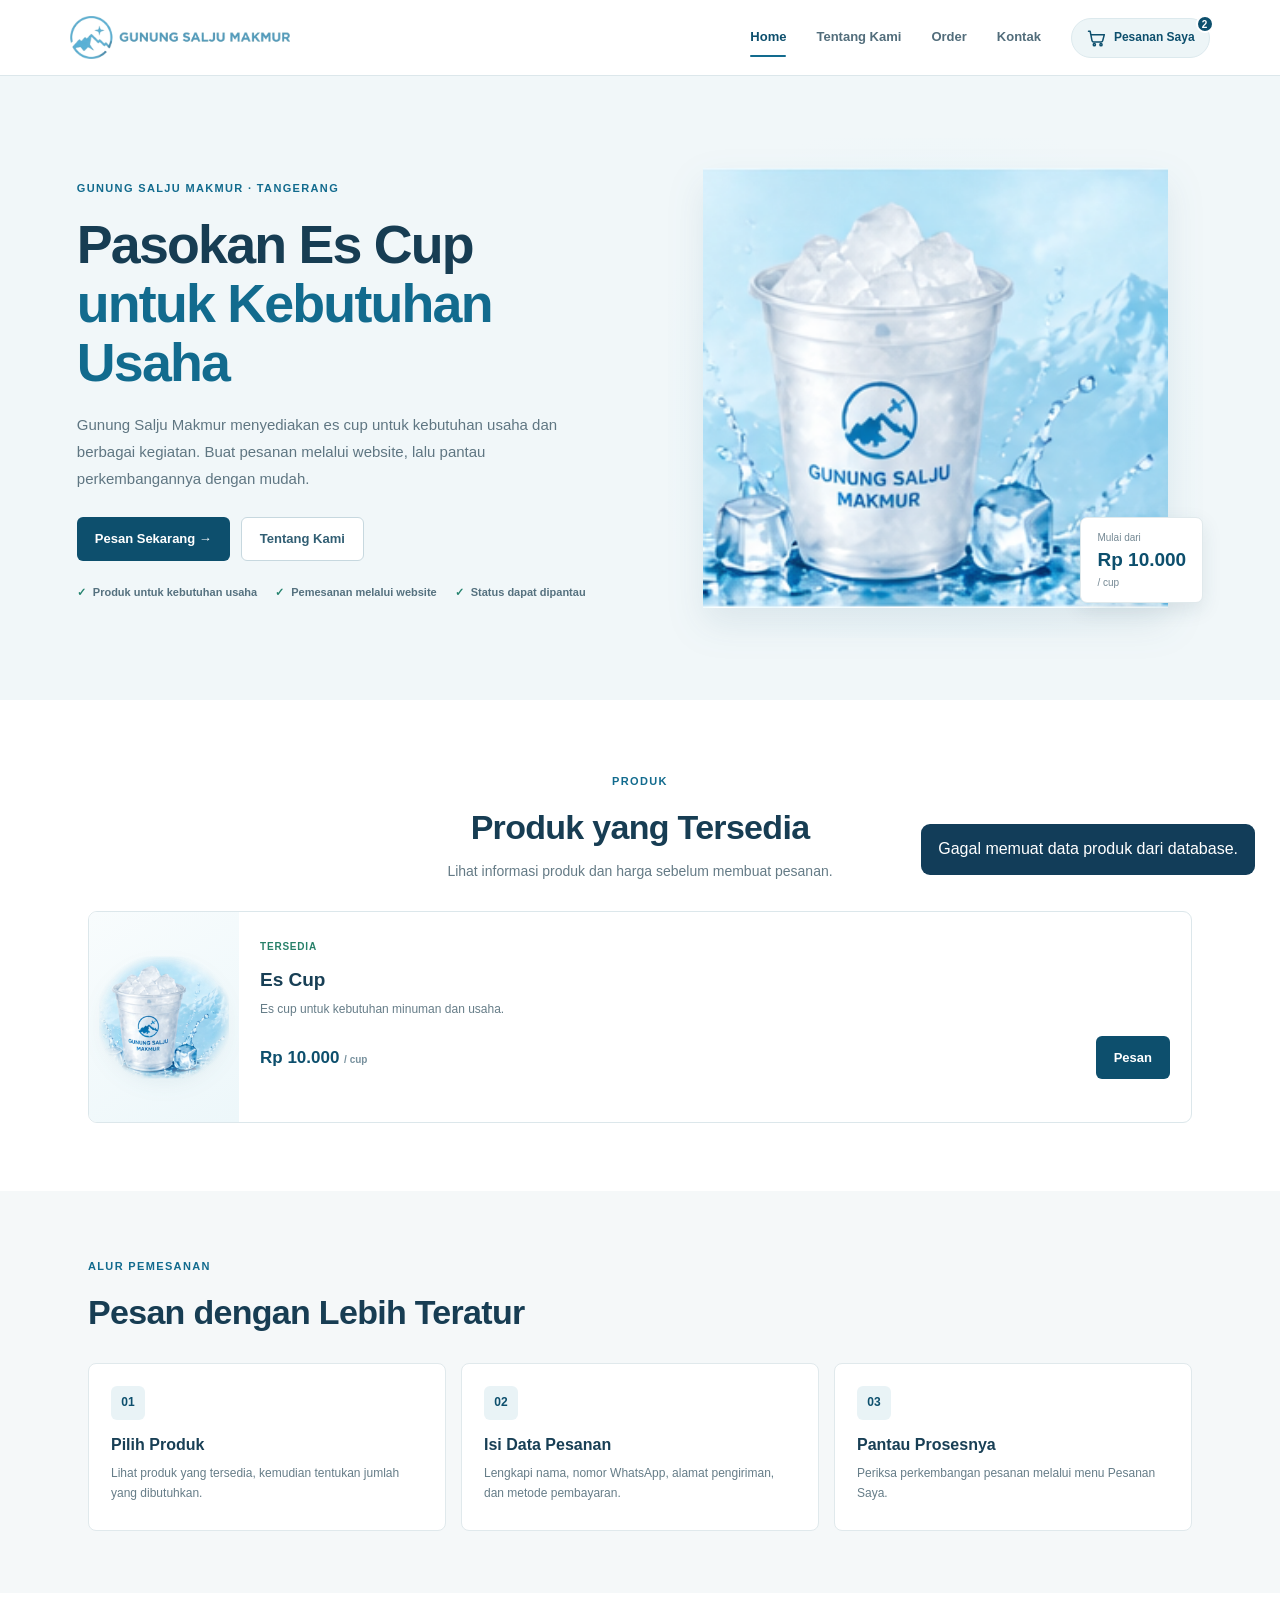
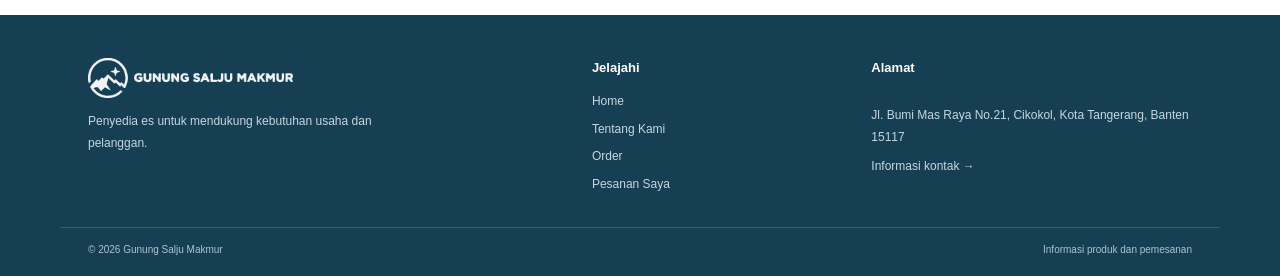
==== index.html @ b1cd5679 "Initial demo website Gunung Salju Makmur" ====
<!DOCTYPE html>
<html lang="id">
<head>
  <meta charset="UTF-8">
  <meta name="viewport" content="width=device-width, initial-scale=1.0">
  <title>Gunung Salju Makmur | Es Cup</title>
  <link rel="stylesheet" href="style.css">
</head>
<body data-page="customer">

<header class="customer-nav">
  <a href="#home" class="customer-brand" data-nav="home">
    <img src="assets/logo-gunung-salju-makmur-clean.png" alt="Gunung Salju Makmur">
  </a>
  <nav class="customer-menu">
    <a href="#home" data-nav="home" class="active">Home</a>
    <a href="#about" data-nav="about">Tentang Kami</a>
    <a href="#order" data-nav="order">Order</a>
    <a href="#contact" data-nav="contact">Kontak</a>
    <a href="#orders" data-nav="orders" class="customer-orders" aria-label="Pesanan Saya" title="Pesanan Saya">
      <svg class="orders-icon" viewBox="0 0 24 24" aria-hidden="true" focusable="false">
        <path d="M3 4h2l2.2 11.1a2 2 0 0 0 2 1.6h8.9a2 2 0 0 0 1.9-1.4L22 8H6" />
        <circle cx="10" cy="20" r="1.3" />
        <circle cx="18" cy="20" r="1.3" />
      </svg>
      <span class="orders-label">Pesanan Saya</span>
      <span class="customer-orders-count">0</span>
    </a>
  </nav>
</header>

<main>
  <section id="home" class="customer-page active-page">
    <div class="customer-hero">
      <div class="hero-copy">
        <span class="customer-eyebrow">GUNUNG SALJU MAKMUR · TANGERANG</span>
        <h1>Pasokan Es Cup<br><span>untuk Kebutuhan Usaha</span></h1>
        <p>Gunung Salju Makmur menyediakan es cup untuk kebutuhan usaha dan berbagai kegiatan. Buat pesanan melalui website, lalu pantau perkembangannya dengan mudah.</p>
        <div class="hero-actions">
          <button class="customer-btn primary" data-nav="order">Pesan Sekarang <span>→</span></button>
          <button class="customer-btn light" data-nav="about">Tentang Kami</button>
        </div>
        <div class="hero-points">
          <span>Produk untuk kebutuhan usaha</span>
          <span>Pemesanan melalui website</span>
          <span>Status dapat dipantau</span>
        </div>
      </div>

      <div class="hero-product-scene hero-product-photo">
        <div class="hero-product-display">
          <img
            class="hero-cup-image"
            src="assets/es-cup-hero.png"
            alt="Es cup transparan berisi es batu dengan logo Gunung Salju Makmur"
          >
        </div>
        <div class="hero-price-card">
          <small>Mulai dari</small>
          <strong id="homeProductPrice">Rp 10.000</strong>
          <span>/ cup</span>
        </div>
      </div>
    </div>

    <div class="customer-content-block">
      <div class="customer-section-heading">
        <span>PRODUK</span>
        <h2>Produk yang Tersedia</h2>
        <p>Lihat informasi produk dan harga sebelum membuat pesanan.</p>
      </div>
      <div id="homeProductList" class="customer-product-grid"></div>
    </div>

    <div class="customer-benefit-section">
      <div class="customer-section-heading left">
        <span>ALUR PEMESANAN</span>
        <h2>Pesan dengan Lebih Teratur</h2>
      </div>
      <div class="benefit-grid">
        <article><div>01</div><h3>Pilih Produk</h3><p>Lihat produk yang tersedia, kemudian tentukan jumlah yang dibutuhkan.</p></article>
        <article><div>02</div><h3>Isi Data Pesanan</h3><p>Lengkapi nama, nomor WhatsApp, alamat pengiriman, dan metode pembayaran.</p></article>
        <article><div>03</div><h3>Pantau Prosesnya</h3><p>Periksa perkembangan pesanan melalui menu Pesanan Saya.</p></article>
      </div>
    </div>
  </section>

  <section id="about" class="customer-page">
    <div class="inner-page">
      <div class="inner-heading"><span>TENTANG KAMI</span><h2>Gunung Salju Makmur</h2><p>Partner kebutuhan es untuk berbagai kegiatan usaha.</p></div>
      <div class="about-grid">
        <div class="about-card highlight"><span>GUNUNG SALJU MAKMUR</span><h3>Es Berkualitas untuk Kebutuhan Bisnis</h3><p>PT Gunung Salju Makmur bergerak di bidang manufaktur dan produksi es untuk memenuhi kebutuhan pasar, khususnya kebutuhan es dalam kegiatan usaha yang membutuhkan produk es dalam jumlah besar.</p></div>
        <div class="about-card"><h3>Visi</h3><p>Menjadi penyedia produk es yang dapat diandalkan untuk kebutuhan pelanggan dan usaha.</p><h3 class="mt">Misi</h3><ul><li>Menjaga kualitas produk.</li><li>Memberikan pelayanan yang baik.</li><li>Mendukung kebutuhan pelanggan secara konsisten.</li></ul></div>
      </div>
    </div>
  </section>

  <section id="order" class="customer-page">
    <div class="inner-page order-page">
      <div class="inner-heading"><span>ORDER</span><h2>Pesan Es Cup</h2><p>Pilih jumlah pesanan terlebih dahulu. Data diri dan pembayaran dilakukan setelahnya.</p></div>

      <div class="order-stepper"><span class="step active"><b>1</b> Produk</span><i></i><span class="step"><b>2</b> Data Diri</span><i></i><span class="step"><b>3</b> Pembayaran</span><i></i><span class="step"><b>4</b> Selesai</span></div>

      <div id="orderStepProduct" class="order-step-panel">
        <div id="orderProductList" class="order-product-list"></div>
      </div>

      <div id="orderStepCustomer" class="order-step-panel hidden">
        <div class="checkout-card">
          <div class="checkout-title"><span>DATA PEMESAN</span><h3>Isi Data Diri</h3><p>Data ini digunakan untuk proses pengiriman pesanan.</p></div>
          <form id="customerDataForm">
            <div class="customer-form-grid">
              <label>Nama Pelanggan <b>*</b><input id="customerName" required placeholder="Contoh: Toko ABC"></label>
              <label>No. WhatsApp <b>*</b><input id="customerPhone" required type="tel" placeholder="08xxxxxxxxxx"></label>
            </div>
            <label>Alamat Pengiriman <b>*</b><textarea id="customerAddress" required rows="4" placeholder="Masukkan alamat lengkap pengiriman"></textarea></label>
            <label>Catatan <small>(Opsional)</small><textarea id="customerNote" rows="3" placeholder="Catatan untuk pesanan"></textarea></label>
            <div class="checkout-actions"><button type="button" class="customer-btn light" data-order-back="product">← Kembali</button><button class="customer-btn primary" type="submit">Lanjut Pembayaran →</button></div>
          </form>
        </div>
      </div>

      <div id="orderStepPayment" class="order-step-panel hidden">
        <div class="checkout-card">
          <div class="checkout-title"><span>PEMBAYARAN</span><h3>Pilih Metode Pembayaran</h3></div>
          <div class="payment-cards">
            <label><input type="radio" name="customerPayment" value="Transfer" checked><span><strong>Transfer</strong><small>Pembayaran melalui transfer</small></span></label>
            <label><input type="radio" name="customerPayment" value="COD"><span><strong>COD</strong><small>Bayar saat pesanan diterima</small></span></label>
            <label><input type="radio" name="customerPayment" value="Term of Credit"><span><strong>Term of Credit</strong><small>Sesuai kesepakatan pelanggan</small></span></label>
          </div>
          <div id="checkoutSummary" class="checkout-summary"></div>
          <div class="checkout-actions"><button type="button" class="customer-btn light" data-order-back="customer">← Kembali</button><button id="confirmOrderBtn" class="customer-btn primary" type="button">Konfirmasi Pesanan ✓</button></div>
        </div>
      </div>

      <div id="orderStepDone" class="order-step-panel hidden">
        <div class="success-card"><div class="success-icon">✓</div><span>PESANAN BERHASIL</span><h3 id="successOrderId">PSN-003</h3><p>Pesanan kamu sudah diterima. Kamu bisa melihat statusnya kapan saja melalui menu <strong>Pesanan Saya</strong>.</p><button class="customer-btn primary" data-nav="orders">Lihat Pesanan Saya →</button></div>
      </div>
    </div>
  </section>

  <section id="orders" class="customer-page">
    <div class="inner-page">
      <div class="inner-heading"><span>PESANAN SAYA</span><h2>Pantau Pesanan</h2><p>Pesanan yang sudah dibuat akan muncul di sini beserta status terbarunya.</p></div>
      <div id="customerOrdersList" class="customer-orders-list"></div>
    </div>
  </section>

  <section id="contact" class="customer-page">
    <div class="inner-page">
      <div class="inner-heading"><span>KONTAK</span><h2>Hubungi Gunung Salju Makmur</h2><p>Silakan hubungi kami untuk kebutuhan produk dan informasi pemesanan.</p></div>
      <div class="contact-grid">
        <div class="contact-card">
          <span>ALAMAT</span>
          <h3>Lokasi Perusahaan</h3>
          <p>Jl. Bumi Mas Raya No.21, RT.001/RW.006, Cikokol, Kec. Tangerang, Kota Tangerang, Banten 15117</p>
        </div>
        <div class="contact-card contact-whatsapp-card">
          <span>WHATSAPP</span>
          <h3>Hubungi Kami</h3>
          <p>Butuh informasi produk atau ingin menanyakan pesanan? Hubungi kami melalui WhatsApp.</p>
          <div class="contact-action">
            <a class="customer-btn primary whatsapp-link" href="https://wa.me/6281234567890" target="_blank" rel="noopener noreferrer">
              <span class="whatsapp-symbol" aria-hidden="true">◉</span>
              Chat WhatsApp
            </a>
            <small class="contact-number-note">Nomor contoh: 0812-3456-7890 (bisa diganti nanti)</small>
          </div>
        </div>
        <div class="contact-card">
          <span>PEMESANAN</span>
          <h3>Order melalui Website</h3>
          <p>Pilih produk, isi data pemesan, pilih pembayaran, lalu pantau status pesanan dari menu Pesanan Saya.</p>
          <div class="contact-action">
            <button class="customer-btn primary" data-nav="order">Mulai Order →</button>
          </div>
        </div>
      </div>
    </div>
  </section>
</main>


<footer class="customer-footer">
  <div class="footer-inner">
    <div class="footer-brand">
      <img src="assets/logo-gunung-salju-makmur-clean.png" alt="Gunung Salju Makmur">
      <p>Penyedia es untuk mendukung kebutuhan usaha dan pelanggan.</p>
    </div>
    <div class="footer-links">
      <strong>Jelajahi</strong>
      <a href="#home" data-nav="home">Home</a>
      <a href="#about" data-nav="about">Tentang Kami</a>
      <a href="#order" data-nav="order">Order</a>
      <a href="#orders" data-nav="orders">Pesanan Saya</a>
    </div>
    <div class="footer-address">
      <strong>Alamat</strong>
      <p>Jl. Bumi Mas Raya No.21, Cikokol, Kota Tangerang, Banten 15117</p>
      <a href="#contact" data-nav="contact">Informasi kontak →</a>
    </div>
  </div>
  <div class="footer-bottom"><span>© 2026 Gunung Salju Makmur</span><span>Informasi produk dan pemesanan</span></div>
</footer>

<div id="toast" class="toast"></div>

<script src="js/data.js"></script>
<script src="js/notification.js"></script>
<script src="js/customer.js"></script>
<script src="js/admin.js"></script>
<script src="js/app.js"></script>
</body>
</html>
---- style.css ----
:root{--blue:#159bd3;--blue-dark:#07548b;--blue-soft:#eaf7fd;--line:#dceaf2;--text:#163b59;--muted:#6c8497;--white:#fff;--danger:#d9534f;--success:#0a9f72;--shadow:0 12px 35px rgba(17,82,116,.08)}
*{box-sizing:border-box}html{scroll-behavior:smooth}body{margin:0;font-family:Arial,Helvetica,sans-serif;color:var(--text);background:#f7fbfd}a{text-decoration:none;color:inherit}button,input,select,textarea{font:inherit}button{cursor:pointer}label{display:block;font-size:14px;font-weight:600;color:#174d70;margin-bottom:18px}label span{color:#e24e4e}input,select,textarea{width:100%;margin-top:8px;border:1px solid #cfe2ed;border-radius:8px;padding:12px 14px;background:#fff;color:var(--text);outline:none}input:focus,select:focus,textarea:focus{border-color:var(--blue);box-shadow:0 0 0 3px rgba(21,155,211,.1)}
.navbar{height:82px;background:#fff;border-bottom:1px solid #edf3f7;display:flex;align-items:center;justify-content:space-between;padding:0 6%;position:sticky;top:0;z-index:20}.brand img{width:255px;height:auto;display:block}.navbar nav{display:flex;gap:34px;color:#496b83;font-size:15px}.navbar nav a.active{color:#168ec5;border-bottom:2px solid var(--blue);padding-bottom:11px}
.hero{min-height:360px;padding:55px 9%;display:flex;align-items:center;justify-content:space-between;background:linear-gradient(100deg,#f4fbff 0%,#e9f7fd 62%,#d7f0fb 100%);position:relative;overflow:hidden}.hero:after{content:"";position:absolute;width:520px;height:520px;border-radius:50%;right:-180px;top:-150px;background:rgba(255,255,255,.5)}.hero-content{max-width:650px;position:relative;z-index:2}.eyebrow{font-size:13px;letter-spacing:1px;color:#159bd3;font-weight:700}.hero h1{font-size:40px;line-height:1.15;margin:12px 0;color:#0b456e}.hero p{font-size:16px;line-height:1.7;color:#4d718b;max-width:620px}.hero-mark{position:relative;z-index:2;width:220px;height:220px;border:5px solid rgba(21,155,211,.25);border-radius:50%;display:grid;place-items:center;font-size:100px;color:rgba(21,155,211,.55);margin-right:7%}
.btn{border:0;border-radius:8px;padding:11px 18px;font-weight:700}.btn-primary{background:linear-gradient(135deg,#159bd3,#078bc2);color:#fff;box-shadow:0 7px 18px rgba(21,155,211,.2)}.btn-outline{background:#fff;border:1px solid #bddae8;color:#16628b}.btn-full{width:100%;margin-top:8px}.order-card{background:#fff;margin:24px auto 60px;width:88%;border:1px solid #e1edf3;border-radius:14px;box-shadow:var(--shadow);padding:28px 24px}.section-title h2,.panel h2{margin:0 0 6px;font-size:28px;color:#0d4d77}.section-title p,.panel-heading p{margin:0;color:var(--muted);font-size:14px}.order-layout{display:grid;grid-template-columns:1fr 1fr;gap:45px;margin-top:26px}.form-column h3{font-size:15px;color:#0d4f7d;margin:0 0 18px}.field-grid{display:grid;grid-template-columns:1fr 1fr;gap:20px}.payment-title{margin-top:28px!important}.payment-list{display:grid;gap:12px;margin-bottom:5px}.radio-item{font-weight:500;margin:0;color:#53758c}.radio-item input{width:auto;margin:0 8px 0 0;accent-color:var(--blue)}.product-box{border:1px solid #dceaf2;border-radius:9px;overflow:hidden;margin-bottom:22px}.product-head,.product-row{display:grid;grid-template-columns:1.2fr 1fr .8fr 1.2fr;align-items:center;gap:15px;padding:13px 15px}.product-head{background:#eef8fd;font-size:13px;font-weight:700;color:#17557a}.product-row{font-size:14px}.product-name{display:flex;align-items:center;gap:12px}.product-icon{width:42px;height:42px;border-radius:9px;background:#e7f6fd;display:grid;place-items:center;color:#159bd3;font-size:22px}.stock{color:#009e72}.qty-control{display:flex;align-items:center;gap:0}.qty-control button{height:38px;width:36px;border:1px solid #d1e3ed;background:#fff;color:#15597e}.qty-control input{width:44px;height:38px;margin:0;border-radius:0;text-align:center;padding:5px}.qty-control small{margin-left:7px}.order-total{border-top:1px solid #e3edf2;margin-top:18px;padding:15px 0;display:flex;justify-content:space-between}.order-total strong{color:#078bc2;font-size:19px}
.toast{position:fixed;right:25px;bottom:25px;background:#123d59;color:#fff;padding:13px 17px;border-radius:9px;opacity:0;transform:translateY(15px);transition:.25s;z-index:100}.toast.show{opacity:1;transform:none}.hidden{display:none!important}
.login-page{min-height:100vh;display:grid;place-items:center;padding:25px;background:linear-gradient(135deg,#effaff,#f8fcfe)}.login-card{width:min(420px,92vw);background:#fff;border:1px solid var(--line);border-radius:15px;padding:34px;box-shadow:var(--shadow);text-align:center}.login-logo{width:300px;max-width:100%;margin-bottom:15px}.login-card h1{margin:5px 0;color:#0d4d77}.login-card p{color:var(--muted);font-size:14px;margin-bottom:25px}.login-card label{text-align:left}.error-text{color:var(--danger);font-size:13px;margin-top:10px;min-height:18px}
.admin-app{min-height:100vh;display:flex}.sidebar{width:245px;background:#fff;border-right:1px solid #e2edf3;padding:22px 16px;display:flex;flex-direction:column;position:fixed;left:0;top:0;bottom:0}.sidebar-brand{padding:8px 7px 20px;border-bottom:1px solid #edf3f7}.sidebar-brand img{width:205px;max-width:100%}.admin-label{font-size:11px;color:#159bd3;font-weight:700;letter-spacing:1px;margin:22px 12px 10px}.side-nav{display:grid;gap:6px}.side-link{padding:12px;border-radius:8px;color:#567488;font-size:14px;display:flex;justify-content:space-between}.side-link:hover,.side-link.active{background:#eaf7fd;color:#087fb5;font-weight:700}.count{background:#159bd3;color:#fff;border-radius:20px;min-width:21px;text-align:center;font-size:11px;padding:3px 6px}.logout-btn{margin-top:auto;background:#fff;border:1px solid #dbe8ee;color:#6c7f8c;padding:10px;border-radius:8px}.admin-main{margin-left:245px;width:calc(100% - 245px);padding:25px 30px}.admin-header{display:flex;justify-content:space-between;align-items:center;margin-bottom:24px}.admin-header h1{margin:5px 0 0;font-size:28px;color:#0d4d77}.header-actions{display:flex;align-items:center;gap:10px}.icon-btn{width:42px;height:42px;border:1px solid #dbe8ee;border-radius:8px;background:#fff;position:relative}.icon-btn span{position:absolute;width:8px;height:8px;background:#e24e4e;border-radius:50%;right:8px;top:7px;display:none}.stat-grid{display:grid;grid-template-columns:repeat(4,1fr);gap:15px;margin-bottom:20px}.stat-card{background:#fff;border:1px solid var(--line);border-radius:12px;padding:20px;box-shadow:var(--shadow)}.stat-card span{font-size:13px;color:var(--muted)}.stat-card strong{display:block;font-size:28px;margin-top:8px;color:#0d4d77}.panel{background:#fff;border:1px solid var(--line);border-radius:12px;padding:22px;box-shadow:var(--shadow);margin-bottom:20px}.panel-heading{display:flex;justify-content:space-between;align-items:center;margin-bottom:18px}.table-wrap{overflow:auto}table{width:100%;border-collapse:collapse;min-width:850px}th,td{text-align:left;padding:12px 10px;border-bottom:1px solid #edf2f5;font-size:13px;vertical-align:middle}th{background:#f5fafc;color:#37627a;font-size:12px}.badge{display:inline-block;padding:5px 9px;border-radius:20px;font-size:11px;font-weight:700}.badge.processing{background:#fff2cf;color:#a56a00}.badge.shipping{background:#e5f2ff;color:#1470ae}.badge.done{background:#e1f8ef;color:#07815d}.badge.cancelled{background:#ffe8e7;color:#b43f3b}.action-group{display:flex;gap:6px}.mini-btn{border:1px solid #d5e5ed;background:#fff;padding:6px 9px;border-radius:6px;font-size:12px;color:#225b78}.mini-btn.danger{color:#b43f3b}.empty{padding:28px;text-align:center;color:var(--muted)}.notification-item{padding:14px 0;border-bottom:1px solid #edf2f5;display:flex;justify-content:space-between;gap:20px}.notification-item.unread{background:#f5fbfe;padding:14px;border-radius:8px}.notification-item p{margin:0 0 5px;font-size:14px}.notification-item small{color:var(--muted)}
.modal{position:fixed;inset:0;background:rgba(9,38,56,.45);display:grid;place-items:center;padding:20px;z-index:90}.modal-card{width:min(650px,96vw);max-height:92vh;overflow:auto;background:#fff;border-radius:14px;padding:24px;box-shadow:0 20px 60px rgba(0,0,0,.18)}.modal-card.small{width:min(470px,96vw)}.modal-head{display:flex;justify-content:space-between;align-items:center;margin-bottom:18px}.modal-head h2{margin:0;color:#0d4d77}.close-btn{border:0;background:transparent;font-size:28px;color:#748b99}.modal-actions{display:flex;justify-content:flex-end;gap:10px;margin-top:12px}
@media(max-width:900px){.navbar{padding:0 4%}.brand img{width:205px}.hero{padding:45px 7%}.hero-mark{display:none}.order-card{width:94%}.order-layout{grid-template-columns:1fr}.sidebar{width:210px}.admin-main{margin-left:210px;width:calc(100% - 210px)}.stat-grid{grid-template-columns:1fr 1fr}}@media(max-width:650px){.navbar nav{gap:12px}.navbar nav a{font-size:13px}.hero h1{font-size:31px}.order-card{padding:22px 16px}.field-grid{grid-template-columns:1fr}.product-head{display:none}.product-row{grid-template-columns:1fr;gap:12px}.admin-app{display:block}.sidebar{position:relative;width:100%;height:auto}.admin-main{margin:0;width:100%;padding:20px 15px}.stat-grid{grid-template-columns:1fr 1fr}.admin-header{align-items:flex-start;gap:10px}.header-actions .btn{display:none}}

/* Perbaikan modal: tombol tutup/batal dapat digunakan tanpa menyimpan data. */
.close-btn,.modal-actions button{cursor:pointer;}
.modal{overscroll-behavior:contain;}

/* =========================================================
   CUSTOMER V6 - TAMPILAN BARU
   ========================================================= */
.customer-nav{height:78px;background:#fff;border-bottom:1px solid #e6f0f5;display:flex;align-items:center;justify-content:space-between;padding:0 6%;position:sticky;top:0;z-index:50}.customer-brand img{width:235px;display:block}.customer-menu{display:flex;align-items:center;gap:34px}.customer-menu a{color:#5d7585;font-size:14px;font-weight:600;position:relative}.customer-menu a:hover,.customer-menu a.active{color:#0a78ae}.customer-menu a.active:after{content:"";position:absolute;left:0;right:0;bottom:-10px;height:2px;background:#159bd3;border-radius:5px}.customer-orders{width:40px;height:40px;border-radius:50%;background:#edf9fe;display:flex;align-items:center;justify-content:center!important;color:#087fb5!important}.customer-orders:after{display:none!important}.orders-icon{font-size:18px}.customer-orders-count{position:absolute;top:-2px;right:-3px;background:#159bd3;color:#fff;min-width:18px;height:18px;border-radius:20px;font-size:10px;display:grid;place-items:center;border:2px solid #fff}.customer-page{display:none}.customer-page.active-page{display:block}.customer-hero{min-height:590px;padding:70px 8%;display:grid;grid-template-columns:1.05fr .95fr;align-items:center;background:linear-gradient(120deg,#f7fcff 0%,#eaf8fd 58%,#d9f1fa 100%);overflow:hidden;position:relative}.hero-copy{max-width:650px;position:relative;z-index:2}.customer-eyebrow,.customer-section-heading>span,.inner-heading>span{font-size:12px;letter-spacing:1.7px;color:#1498cf;font-weight:800}.hero-copy h1{font-size:54px;line-height:1.08;color:#0a4c73;margin:16px 0}.hero-copy h1 span{color:#159bd3}.hero-copy p{font-size:16px;line-height:1.8;color:#567486;max-width:600px}.hero-actions{display:flex;gap:12px;margin:28px 0}.customer-btn{border:0;border-radius:10px;padding:13px 21px;font-weight:700;cursor:pointer;transition:.2s}.customer-btn:hover{transform:translateY(-1px)}.customer-btn.primary{background:linear-gradient(135deg,#159bd3,#078bc2);color:#fff;box-shadow:0 10px 25px rgba(21,155,211,.22)}.customer-btn.light{background:#fff;color:#146388;border:1px solid #cfe3ec}.customer-btn.small{padding:9px 15px;font-size:12px}.hero-points{display:flex;flex-wrap:wrap;gap:20px;color:#517083;font-size:12px;font-weight:600}.hero-product-scene{height:500px;position:relative;display:flex;align-items:center;justify-content:center}.scene-glow{position:absolute;width:440px;height:440px;border-radius:50%;background:rgba(255,255,255,.55);box-shadow:0 0 80px rgba(54,164,203,.15)}.ice-cube{position:absolute;width:62px;height:62px;border-radius:15px;background:linear-gradient(135deg,rgba(255,255,255,.95),rgba(196,238,250,.7));border:2px solid rgba(93,190,219,.35);box-shadow:0 14px 25px rgba(70,155,185,.15);transform:rotate(20deg)}.cube-one{left:17%;top:20%;transform:rotate(-18deg)}.cube-two{right:13%;top:26%;transform:rotate(22deg)}.cube-three{right:19%;bottom:15%;transform:rotate(12deg)}.ice-cup{position:relative;width:235px;height:360px;z-index:3;filter:drop-shadow(0 28px 20px rgba(34,112,143,.22));transform:rotate(-2deg)}.cup-lid{position:absolute;left:18px;top:28px;width:199px;height:52px;border-radius:50%;background:linear-gradient(#fff,#dff7ff);border:3px solid #6cc2df;z-index:4;box-shadow:inset 0 -8px 0 rgba(79,184,216,.1)}.cup-lid span{position:absolute;width:35px;height:35px;border-radius:50%;background:#d5f3fb;border:2px solid #a4dce9;top:5px}.cup-lid span:nth-child(1){left:32px}.cup-lid span:nth-child(2){left:81px;top:-1px}.cup-lid span:nth-child(3){right:32px}.cup-body{position:absolute;left:30px;top:55px;width:175px;height:280px;background:linear-gradient(100deg,rgba(255,255,255,.95),rgba(190,236,248,.82));clip-path:polygon(3% 0,97% 0,87% 100%,13% 100%);border:3px solid #69bddc}.cup-shine{position:absolute;left:25px;top:30px;width:25px;height:195px;border-radius:50%;background:rgba(255,255,255,.55);transform:rotate(6deg)}.cup-label{position:absolute;left:20px;top:78px;width:135px;height:118px;border-radius:16px;background:rgba(255,255,255,.93);border:1px solid #9ed7e7;text-align:center;padding-top:12px;color:#197da4;box-shadow:0 10px 20px rgba(35,123,153,.1)}.label-mountain{font-size:32px;line-height:22px;font-weight:900}.cup-label strong{display:block;font-size:12px;letter-spacing:.7px}.cup-label small{display:block;font-size:11px;font-weight:800}.cup-label em{display:inline-block;margin-top:10px;font-size:9px;font-style:normal;background:#e4f7fc;padding:4px 8px;border-radius:10px}.cup-base{position:absolute;bottom:10px;left:46px;width:145px;height:25px;border-radius:50%;background:#9bd8ea;opacity:.55}.hero-price-card{position:absolute;right:4%;bottom:8%;background:#fff;padding:15px 18px;border-radius:15px;box-shadow:0 16px 35px rgba(33,112,143,.15);z-index:5}.hero-price-card small,.hero-price-card span{display:block;color:#7b929f;font-size:10px}.hero-price-card strong{font-size:20px;color:#0a719f}.customer-content-block,.customer-benefit-section,.inner-page{max-width:1120px;margin:auto;padding:78px 6%}.customer-section-heading{text-align:center;margin-bottom:35px}.customer-section-heading.left{text-align:left}.customer-section-heading h2,.inner-heading h2{font-size:34px;color:#0a4c73;margin:10px 0}.customer-section-heading p,.inner-heading p{color:#6b8290}.customer-product-grid{display:grid;grid-template-columns:repeat(auto-fit,minmax(320px,1fr));gap:22px}.customer-product-card{display:grid;grid-template-columns:170px 1fr;background:#fff;border:1px solid #e1edf3;border-radius:20px;overflow:hidden;box-shadow:0 14px 35px rgba(25,100,130,.07)}.mini-product-visual{background:linear-gradient(145deg,#eefaff,#d9f4fc);display:grid;place-items:center;min-height:220px}.mini-cup{position:relative;width:95px;height:155px;filter:drop-shadow(0 12px 12px rgba(50,130,155,.18))}.mini-cup.large{transform:scale(1.25)}.mini-lid{position:absolute;top:8px;left:5px;width:85px;height:22px;border-radius:50%;background:#fff;border:2px solid #70c3dc;z-index:2}.mini-body{position:absolute;top:18px;left:13px;width:69px;height:125px;clip-path:polygon(3% 0,97% 0,86% 100%,14% 100%);background:linear-gradient(100deg,#fff,#bdebf7);border:2px solid #6fc3dc;display:grid;place-items:center;text-align:center;color:#1d80a3}.mini-body span{font-size:18px;font-weight:900;line-height:16px}.mini-body small{font-size:7px}.customer-product-info{padding:24px}.available{font-size:10px;color:#0a9a72;font-weight:800;letter-spacing:1px}.customer-product-info h3{font-size:22px;color:#0b4d73;margin:8px 0}.customer-product-info p{font-size:13px;line-height:1.6;color:#6d8390}.product-bottom{display:flex;align-items:center;justify-content:space-between;margin-top:20px}.product-bottom strong,.modern-price{color:#078bc2;font-size:18px}.product-bottom small,.modern-price small{font-size:10px;color:#77909d}.benefit-grid{display:grid;grid-template-columns:repeat(3,1fr);gap:20px}.benefit-grid article{padding:26px;background:#f6fbfd;border-radius:16px;border:1px solid #e4f0f4}.benefit-grid article>div{width:44px;height:44px;border-radius:12px;background:#dff5fc;color:#0d91c5;display:grid;place-items:center;font-size:21px}.benefit-grid h3{color:#0c4d72;margin:16px 0 8px}.benefit-grid p{font-size:13px;line-height:1.6;color:#6b8290}.inner-heading{text-align:center;margin-bottom:40px}.about-grid,.contact-grid{display:grid;grid-template-columns:1.2fr .8fr;gap:25px}.about-card,.contact-card{background:#fff;border:1px solid #e1edf3;border-radius:20px;padding:30px;box-shadow:0 12px 30px rgba(30,100,125,.06)}.about-card.highlight{background:linear-gradient(135deg,#eaf8fd,#f7fcff)}.about-card h3,.contact-card h3{font-size:23px;color:#0b4d73}.about-card p,.contact-card p,.about-card li{color:#647d8c;line-height:1.8;font-size:14px}.about-card ul{padding-left:20px}.mt{margin-top:30px}.order-page{max-width:1050px}.order-stepper{display:flex;align-items:center;justify-content:center;margin:30px auto 35px;max-width:760px}.order-stepper .step{display:flex;align-items:center;gap:7px;color:#8ba0ab;font-size:12px;font-weight:700;white-space:nowrap}.order-stepper .step b{width:29px;height:29px;border-radius:50%;display:grid;place-items:center;background:#e7f0f4;color:#66808e}.order-stepper .step.active{color:#087fb5}.order-stepper .step.active b{background:#159bd3;color:#fff}.order-stepper i{height:1px;background:#dbe8ee;width:70px;margin:0 10px}.order-product-list{display:grid;gap:20px}.order-product-modern{display:grid;grid-template-columns:210px 1fr 230px;align-items:center;background:#fff;border:1px solid #e0edf3;border-radius:22px;padding:22px;box-shadow:0 14px 35px rgba(25,100,130,.07)}.order-product-visual{height:210px;border-radius:18px;background:linear-gradient(145deg,#eefaff,#d9f4fc);display:grid;place-items:center}.order-product-details{padding:0 25px}.order-product-details h3{font-size:27px;color:#0b4d73;margin:10px 0}.order-product-details p{font-size:13px;color:#6d8390;line-height:1.7}.order-product-buy{display:flex;flex-direction:column;gap:12px}.order-product-buy>span{font-size:11px;color:#6b8290;font-weight:700}.modern-qty{display:flex}.modern-qty button,.modern-qty input{height:42px;border:1px solid #cfe2eb;background:#fff;text-align:center}.modern-qty button{width:42px;color:#0a6e97;font-size:20px;cursor:pointer}.modern-qty input{width:60px}.checkout-card{background:#fff;border:1px solid #e0edf3;border-radius:22px;padding:32px;max-width:850px;margin:auto;box-shadow:0 14px 35px rgba(25,100,130,.07)}.checkout-title span{font-size:11px;color:#159bd3;font-weight:800;letter-spacing:1.5px}.checkout-title h3{font-size:27px;color:#0b4d73;margin:7px 0}.checkout-title p{color:#6d8390;font-size:13px}.customer-form-grid{display:grid;grid-template-columns:1fr 1fr;gap:20px}.checkout-card label{display:block;color:#41687d;font-size:13px;font-weight:700;margin:20px 0}.checkout-card label b{color:#d85252}.checkout-card label small{font-weight:400;color:#94a4ad}.checkout-card input,.checkout-card textarea{display:block;width:100%;box-sizing:border-box;margin-top:8px;border:1px solid #d4e5ec;border-radius:9px;padding:12px 13px;font:inherit;outline:none}.checkout-card input:focus,.checkout-card textarea:focus{border-color:#6bc0dd;box-shadow:0 0 0 3px rgba(21,155,211,.08)}.payment-cards{display:grid;grid-template-columns:repeat(3,1fr);gap:12px;margin:25px 0}.payment-cards label{margin:0;padding:17px;border:1px solid #dbe9ef;border-radius:13px;cursor:pointer;display:flex;gap:10px;align-items:flex-start}.payment-cards label:has(input:checked){border-color:#159bd3;background:#f1fbfe}.payment-cards input{width:auto;margin-top:3px}.payment-cards strong,.payment-cards small{display:block}.payment-cards strong{color:#185976}.payment-cards small{font-size:11px;color:#7b909b;margin-top:4px}.checkout-summary{border-top:1px solid #e4edf1;border-bottom:1px solid #e4edf1;padding:12px 0}.summary-row,.summary-total{display:flex;justify-content:space-between;gap:20px;padding:9px 0;color:#6a8290;font-size:13px}.summary-row strong{color:#315e73;text-align:right}.summary-total{margin-top:7px;padding-top:16px;border-top:1px dashed #dce8ed;color:#0b4d73;font-size:16px}.summary-total strong{font-size:21px;color:#078bc2}.checkout-actions{display:flex;justify-content:flex-end;gap:10px;margin-top:25px}.success-card{text-align:center;background:#fff;border:1px solid #dcecf2;border-radius:24px;padding:60px 30px;max-width:620px;margin:auto;box-shadow:0 14px 35px rgba(25,100,130,.07)}.success-icon{width:68px;height:68px;border-radius:50%;background:#ddf7ec;color:#0a9a72;display:grid;place-items:center;font-size:32px;margin:0 auto 20px}.success-card>span{font-size:11px;color:#0a9a72;font-weight:800;letter-spacing:1.5px}.success-card h3{font-size:34px;color:#0b4d73;margin:10px}.success-card p{color:#6b8290;line-height:1.7}.customer-orders-list{display:grid;gap:20px}.customer-order-card{background:#fff;border:1px solid #e0edf3;border-radius:20px;padding:24px;box-shadow:0 12px 30px rgba(25,100,130,.06)}.customer-order-head,.customer-order-main,.customer-order-meta{display:flex;justify-content:space-between;align-items:center;gap:20px}.customer-order-head>div:first-child span{display:block;font-size:9px;color:#8298a3;letter-spacing:1px}.customer-order-head>div:first-child strong{color:#0b4d73}.customer-order-main{padding:20px 0;border-bottom:1px solid #e9f0f3}.customer-order-product{display:flex;align-items:center;gap:13px}.order-thumb{width:52px;height:52px;border-radius:13px;background:#e5f7fc;color:#168bb6;display:grid;place-items:center;font-weight:900}.customer-order-product h3{margin:0;color:#174f6a}.customer-order-product p{margin:4px 0 0;color:#7c909a;font-size:12px}.order-total-value{font-size:19px;color:#078bc2}.status-track{display:flex;align-items:flex-start;padding:25px 5px 20px}.status-step{display:flex;flex-direction:column;align-items:center;gap:7px;color:#9aaab2;font-size:10px;min-width:68px;text-align:center}.status-step b{width:26px;height:26px;border-radius:50%;display:grid;place-items:center;background:#e8eef1;color:#fff}.status-step.done{color:#087fb5;font-weight:700}.status-step.done b{background:#159bd3}.status-line{height:2px;background:#e1eaee;flex:1;margin-top:12px}.status-line.done{background:#6fc8e3}.customer-order-meta{padding-top:15px;color:#718793;font-size:11px}.customer-order-meta strong{color:#39657a}.empty-order{text-align:center;background:#fff;border:1px solid #e0edf3;border-radius:20px;padding:60px 20px}.empty-order>div{font-size:35px;color:#159bd3}.empty-order h3{color:#0b4d73}.empty-order p{color:#7b909b}.contact-grid{grid-template-columns:1fr 1fr}.contact-card>span{font-size:10px;color:#159bd3;font-weight:800;letter-spacing:1.5px}.contact-card button{margin-top:12px}

@media(max-width:900px){.customer-nav{padding:0 4%}.customer-brand img{width:190px}.customer-menu{gap:16px}.customer-menu a{font-size:12px}.customer-hero{grid-template-columns:1fr;padding:55px 7%}.hero-product-scene{height:400px}.benefit-grid{grid-template-columns:1fr}.order-product-modern{grid-template-columns:170px 1fr}.order-product-buy{grid-column:1/-1;display:grid;grid-template-columns:1fr 1fr;align-items:end}.payment-cards{grid-template-columns:1fr}.about-grid,.contact-grid{grid-template-columns:1fr}}
@media(max-width:650px){.customer-nav{height:auto;padding:15px 5%;align-items:flex-start}.customer-brand img{width:175px}.customer-menu{gap:11px;flex-wrap:wrap;justify-content:flex-end}.customer-menu a{font-size:11px}.customer-menu a.active:after{display:none}.customer-hero{padding:42px 6%}.hero-copy h1{font-size:38px}.hero-product-scene{height:360px}.hero-points{gap:9px}.hero-price-card{right:2%;bottom:2%}.customer-content-block,.customer-benefit-section,.inner-page{padding:55px 6%}.customer-product-card{grid-template-columns:1fr}.order-stepper{overflow:auto;justify-content:flex-start;padding-bottom:5px}.order-stepper i{width:25px}.order-product-modern{grid-template-columns:1fr;padding:16px}.order-product-details{padding:20px 4px}.order-product-buy{grid-template-columns:1fr}.customer-form-grid{grid-template-columns:1fr}.checkout-actions{flex-direction:column}.checkout-actions .customer-btn{width:100%}.customer-order-head,.customer-order-main,.customer-order-meta{align-items:flex-start;flex-direction:column}.status-track{overflow:auto}.status-step{min-width:58px}.customer-order-meta{gap:7px}.hero-actions{flex-direction:column;align-items:flex-start}}

/* ================= ADMIN DASHBOARD & LAPORAN ================= */
.dashboard-welcome{display:flex;align-items:center;justify-content:space-between;gap:30px;margin-bottom:20px;padding:24px 30px;background:linear-gradient(120deg,#eefaff 0%,#ffffff 65%);border:1px solid var(--line);border-radius:14px;box-shadow:var(--shadow);overflow:hidden;position:relative}.dashboard-welcome:after{content:"";position:absolute;width:230px;height:230px;border-radius:50%;right:-80px;top:-100px;background:rgba(21,155,211,.08)}.dashboard-welcome-text{position:relative;z-index:2}.dashboard-welcome h2{margin:7px 0 5px;font-size:25px;color:#0d4d77}.dashboard-welcome p{margin:0;color:var(--muted);font-size:14px;line-height:1.6}.dashboard-welcome img{width:185px;max-width:32%;height:auto;position:relative;z-index:2}
.report-date-filter{display:grid;grid-template-columns:1fr 1fr auto;align-items:end;gap:15px}.report-date-filter label{margin:0}.report-date-filter .btn{height:46px;white-space:nowrap}.report-stat-grid{display:grid;grid-template-columns:repeat(4,1fr);gap:15px;margin-bottom:20px}.report-stat-card{background:#fff;border:1px solid var(--line);border-radius:12px;padding:20px;box-shadow:var(--shadow)}.report-stat-card span{font-size:13px;color:var(--muted)}.report-stat-card strong{display:block;margin:8px 0 5px;font-size:25px;color:#0d4d77}.report-stat-card small{font-size:11px;color:#8a9dac}.report-grid{display:grid;grid-template-columns:1fr 1fr;gap:20px}.report-panel{min-width:0}.report-chart{height:285px;display:flex;align-items:stretch;gap:12px;overflow-x:auto;padding:10px 4px 0}.chart-column{min-width:62px;flex:1;display:flex;flex-direction:column;align-items:center;justify-content:flex-end;gap:6px}.chart-value{font-size:10px;color:#4e7188;min-height:15px;white-space:nowrap}.chart-bar-area{width:100%;height:190px;display:flex;align-items:flex-end;justify-content:center;background:linear-gradient(to top,rgba(21,155,211,.035),transparent);border-bottom:1px solid #dfeef5;border-radius:7px 7px 0 0}.chart-bar{width:28px;min-height:8px;background:linear-gradient(180deg,#48bce8,#078bc2);border-radius:7px 7px 2px 2px;transition:height .25s ease}.chart-label{font-size:10px;color:#6c8497;white-space:nowrap;transform:rotate(-25deg);transform-origin:center top;margin-top:4px}.chart-empty{width:100%;height:100%;display:grid;place-items:center;color:var(--muted);font-size:13px}.report-table{min-width:550px}
@media(max-width:900px){.report-stat-grid{grid-template-columns:1fr 1fr}.report-grid{grid-template-columns:1fr}.report-date-filter{grid-template-columns:1fr 1fr}.report-date-filter .btn{grid-column:1/-1}.dashboard-welcome img{width:150px}}
@media(max-width:650px){.dashboard-welcome{padding:20px;align-items:flex-start}.dashboard-welcome img{width:110px;max-width:35%}.dashboard-welcome h2{font-size:21px}.dashboard-welcome p{font-size:12px}.report-stat-grid{grid-template-columns:1fr 1fr}.report-date-filter{grid-template-columns:1fr}.report-date-filter .btn{grid-column:auto;width:100%}.report-chart{height:260px}}

/* =========================================================
   HERO CUP IMAGE — GAMBAR PRODUK REALISTIS
   ========================================================= */
.hero-product-photo {
  display: flex;
  align-items: center;
  justify-content: center;
  position: relative;
  min-width: 0;
  overflow: visible;
}

.hero-cup-image {
  display: block;
  width: min(100%, 520px);
  max-height: 430px;
  object-fit: contain;
  border-radius: 24px;
  filter: drop-shadow(0 18px 24px rgba(13, 91, 129, 0.14));
}

.hero-product-photo .hero-price-card {
  z-index: 2;
}

/* =========================================================
   KONTAK WHATSAPP
   ========================================================= */
.contact-grid {
  align-items: stretch;
  gap: 20px;
}

.contact-whatsapp-card {
  border-color: #cde9e0;
  background: linear-gradient(145deg, #ffffff 0%, #f1fcf7 100%);
}

.whatsapp-link {
  display: inline-flex;
  align-items: center;
  justify-content: center;
  gap: 9px;
  text-decoration: none;
}

.whatsapp-symbol {
  display: inline-grid;
  place-items: center;
  width: 23px;
  height: 23px;
  border: 2px solid currentColor;
  border-radius: 50%;
  font-size: 16px;
  line-height: 1;
}

.contact-number-note {
  display: block;
  margin-top: 10px;
  color: #728b97;
  font-size: 11px;
  line-height: 1.6;
}

@media (max-width: 900px) {
  .hero-cup-image {
    max-height: 360px;
  }
}

@media (max-width: 650px) {
  .hero-product-photo {
    height: auto;
    min-height: 300px;
  }

  .hero-cup-image {
    width: 100%;
    max-height: 340px;
  }

  .hero-product-photo .hero-price-card {
    right: 0;
    bottom: 0;
  }
}


/* =========================================================
   CUSTOMER REDESIGN — lebih bersih, sederhana, dan konsisten
   Seluruh aturan di bawah hanya berlaku untuk halaman pelanggan.
   ========================================================= */
body[data-page="customer"] {
  --customer-ink: #153b50;
  --customer-blue: #126b8e;
  --customer-blue-dark: #0d4f6d;
  --customer-pale: #eef6f8;
  --customer-line: #dce7eb;
  --customer-muted: #657b86;
  margin: 0;
  color: var(--customer-ink);
  background: #ffffff;
  font-family: "Segoe UI", Arial, sans-serif;
  line-height: 1.55;
}

body[data-page="customer"] .customer-nav {
  height: 76px;
  padding: 0 max(5.5%, calc((100% - 1180px) / 2));
  background: rgba(255, 255, 255, .97);
  border-bottom: 1px solid var(--customer-line);
  box-shadow: none;
}

body[data-page="customer"] .customer-brand img {
  width: 220px;
  max-width: 38vw;
}

body[data-page="customer"] .customer-menu {
  gap: 30px;
}

body[data-page="customer"] .customer-menu a {
  color: #526d7b;
  font-size: 13px;
  font-weight: 600;
  transition: color .18s ease;
}

body[data-page="customer"] .customer-menu a:hover,
body[data-page="customer"] .customer-menu a.active {
  color: var(--customer-blue-dark);
}

body[data-page="customer"] .customer-menu a.active:after {
  bottom: -9px;
  height: 2px;
  background: var(--customer-blue);
}

body[data-page="customer"] .customer-orders {
  width: 38px;
  height: 38px;
  background: #edf5f7;
  border: 1px solid #dce9ed;
  color: var(--customer-blue-dark) !important;
}

body[data-page="customer"] .customer-orders-count {
  background: var(--customer-blue-dark);
}

body[data-page="customer"] .customer-hero {
  min-height: 540px;
  padding: 62px max(6%, calc((100% - 1160px) / 2));
  grid-template-columns: 1.02fr .98fr;
  gap: 34px;
  background: #f1f7f9;
  overflow: hidden;
}

body[data-page="customer"] .hero-copy {
  max-width: 590px;
}

body[data-page="customer"] .customer-eyebrow,
body[data-page="customer"] .customer-section-heading > span,
body[data-page="customer"] .inner-heading > span {
  color: var(--customer-blue);
  font-size: 11px;
  font-weight: 700;
  letter-spacing: 1.35px;
}

body[data-page="customer"] .hero-copy h1 {
  margin: 15px 0 18px;
  color: #173d53;
  font-size: clamp(36px, 4.2vw, 56px);
  font-weight: 700;
  letter-spacing: -1.8px;
  line-height: 1.1;
}

body[data-page="customer"] .hero-copy h1 span {
  color: var(--customer-blue);
}

body[data-page="customer"] .hero-copy p {
  max-width: 520px;
  margin: 0;
  color: #5f7682;
  font-size: 15px;
  line-height: 1.8;
}

body[data-page="customer"] .hero-actions {
  gap: 11px;
  margin: 25px 0 23px;
}

body[data-page="customer"] .customer-btn {
  min-height: 43px;
  border-radius: 6px;
  padding: 11px 18px;
  font-size: 13px;
  font-weight: 650;
  transition: background .18s ease, border-color .18s ease, color .18s ease;
}

body[data-page="customer"] .customer-btn:hover {
  transform: none;
}

body[data-page="customer"] .customer-btn.primary {
  background: var(--customer-blue-dark);
  box-shadow: none;
  color: #fff;
}

body[data-page="customer"] .customer-btn.primary:hover {
  background: #0a4059;
}

body[data-page="customer"] .customer-btn.light {
  border: 1px solid #c7d8df;
  background: #fff;
  color: #315e73;
}

body[data-page="customer"] .customer-btn.light:hover {
  border-color: #8eafbd;
  background: #f8fbfc;
}

body[data-page="customer"] .hero-points {
  gap: 9px 18px;
  color: #55717f;
  font-size: 11px;
  font-weight: 600;
}

body[data-page="customer"] .hero-points span::before {
  content: "✓";
  margin-right: 7px;
  color: #24836e;
  font-weight: 800;
}

body[data-page="customer"] .hero-product-scene {
  height: 420px;
  min-width: 0;
}

body[data-page="customer"] .hero-cup-image {
  width: min(100%, 475px);
  max-height: 405px;
  border-radius: 4px;
  filter: drop-shadow(0 12px 17px rgba(26, 71, 89, .13));
}

body[data-page="customer"] .hero-price-card {
  right: 1%;
  bottom: 3%;
  padding: 12px 16px;
  border: 1px solid #e0e9ec;
  border-radius: 7px;
  box-shadow: 0 7px 20px rgba(26, 71, 89, .10);
}

body[data-page="customer"] .hero-price-card small,
body[data-page="customer"] .hero-price-card span {
  color: #758994;
  font-size: 10px;
}

body[data-page="customer"] .hero-price-card strong {
  color: var(--customer-blue-dark);
  font-size: 19px;
}

body[data-page="customer"] .customer-content-block,
body[data-page="customer"] .inner-page {
  max-width: 1160px;
  padding: 68px 28px;
}

body[data-page="customer"] .customer-section-heading {
  margin-bottom: 27px;
}

body[data-page="customer"] .customer-section-heading h2,
body[data-page="customer"] .inner-heading h2 {
  margin: 8px 0 7px;
  color: #173d53;
  font-size: clamp(26px, 3vw, 34px);
  font-weight: 700;
  letter-spacing: -.7px;
}

body[data-page="customer"] .customer-section-heading p,
body[data-page="customer"] .inner-heading p {
  margin: 0;
  color: var(--customer-muted);
  font-size: 14px;
  line-height: 1.7;
}

body[data-page="customer"] .customer-product-grid {
  grid-template-columns: repeat(auto-fit, minmax(min(100%, 390px), 1fr));
  gap: 18px;
}

body[data-page="customer"] .customer-product-card {
  grid-template-columns: 150px minmax(0, 1fr);
  border: 1px solid var(--customer-line);
  border-radius: 9px;
  box-shadow: none;
}

body[data-page="customer"] .mini-product-visual {
  min-height: 190px;
  background: #edf5f7;
}

body[data-page="customer"] .customer-product-info {
  padding: 21px;
}

body[data-page="customer"] .available {
  color: #278069;
  font-size: 10px;
  letter-spacing: .8px;
}

body[data-page="customer"] .customer-product-info h3 {
  margin: 7px 0 5px;
  color: #183f55;
  font-size: 19px;
}

body[data-page="customer"] .customer-product-info p {
  margin: 0;
  color: #667d88;
  font-size: 12px;
  line-height: 1.65;
}

body[data-page="customer"] .product-bottom {
  flex-wrap: wrap;
  gap: 10px;
  margin-top: 17px;
}

body[data-page="customer"] .product-bottom strong,
body[data-page="customer"] .modern-price {
  color: var(--customer-blue-dark);
  font-size: 17px;
}

body[data-page="customer"] .customer-benefit-section {
  max-width: none;
  margin: 0;
  padding: 62px max(6%, calc((100% - 1104px) / 2));
  background: #f5f8f9;
}

body[data-page="customer"] .customer-section-heading.left {
  max-width: 1104px;
  margin: 0 auto 24px;
}

body[data-page="customer"] .benefit-grid {
  max-width: 1104px;
  margin: 0 auto;
  grid-template-columns: repeat(3, minmax(0, 1fr));
  gap: 15px;
}

body[data-page="customer"] .benefit-grid article {
  min-height: 168px;
  padding: 22px;
  border: 1px solid #e0e9ec;
  border-radius: 8px;
  background: #fff;
}

body[data-page="customer"] .benefit-grid article > div {
  width: 34px;
  height: 34px;
  border-radius: 6px;
  background: #e9f3f6;
  color: var(--customer-blue-dark);
  font-size: 12px;
  font-weight: 700;
}

body[data-page="customer"] .benefit-grid h3 {
  margin: 13px 0 5px;
  color: #183f55;
  font-size: 16px;
}

body[data-page="customer"] .benefit-grid p {
  margin: 0;
  color: #667d88;
  font-size: 12px;
  line-height: 1.7;
}

body[data-page="customer"] .inner-page {
  min-height: 420px;
}

body[data-page="customer"] .inner-heading {
  margin-bottom: 30px;
  text-align: left;
}

body[data-page="customer"] .about-grid,
body[data-page="customer"] .contact-grid {
  align-items: stretch;
  gap: 17px;
}

body[data-page="customer"] .about-grid {
  grid-template-columns: 1.15fr .85fr;
}

body[data-page="customer"] .about-card,
body[data-page="customer"] .contact-card {
  padding: 25px;
  border: 1px solid var(--customer-line);
  border-radius: 8px;
  background: #fff;
  box-shadow: none;
}

body[data-page="customer"] .about-card.highlight {
  background: #f2f7f9;
}

body[data-page="customer"] .about-card > span,
body[data-page="customer"] .contact-card > span {
  color: var(--customer-blue);
  font-size: 10px;
  font-weight: 700;
  letter-spacing: 1px;
}

body[data-page="customer"] .about-card h3,
body[data-page="customer"] .contact-card h3 {
  margin: 8px 0;
  color: #183f55;
  font-size: 20px;
}

body[data-page="customer"] .about-card p,
body[data-page="customer"] .contact-card p,
body[data-page="customer"] .about-card li {
  color: #647b87;
  font-size: 13px;
  line-height: 1.8;
}

body[data-page="customer"] .order-page {
  max-width: 1050px;
}

body[data-page="customer"] .order-stepper {
  margin: 25px auto 30px;
}

body[data-page="customer"] .order-stepper .step {
  color: #718691;
  font-size: 11px;
}

body[data-page="customer"] .order-stepper .step b {
  width: 27px;
  height: 27px;
  background: #e8eff2;
  color: #526d7a;
  font-size: 11px;
}

body[data-page="customer"] .order-stepper .step.active {
  color: var(--customer-blue-dark);
}

body[data-page="customer"] .order-stepper .step.active b {
  background: var(--customer-blue-dark);
}

body[data-page="customer"] .order-stepper i {
  background: #d9e4e8;
}

body[data-page="customer"] .order-product-list {
  gap: 14px;
}

body[data-page="customer"] .order-product-modern {
  grid-template-columns: 180px minmax(0, 1fr) 205px;
  gap: 13px;
  padding: 18px;
  border: 1px solid var(--customer-line);
  border-radius: 9px;
  box-shadow: none;
}

body[data-page="customer"] .order-product-visual {
  height: 175px;
  border-radius: 6px;
  background: #edf5f7;
}

body[data-page="customer"] .order-product-details {
  padding: 0 16px;
}

body[data-page="customer"] .order-product-details h3 {
  margin: 7px 0;
  color: #183f55;
  font-size: 22px;
}

body[data-page="customer"] .order-product-details p {
  color: #667d88;
  font-size: 12px;
  line-height: 1.7;
}

body[data-page="customer"] .order-product-buy > span {
  color: #526d7a;
  font-size: 11px;
}

body[data-page="customer"] .modern-qty button,
body[data-page="customer"] .modern-qty input {
  height: 40px;
  border-color: #d4e1e6;
  border-radius: 0;
}

body[data-page="customer"] .modern-qty button {
  background: #f7fafb;
  color: var(--customer-blue-dark);
}

body[data-page="customer"] .modern-qty input {
  width: 56px;
  margin: 0;
}

body[data-page="customer"] .checkout-card,
body[data-page="customer"] .success-card {
  border: 1px solid var(--customer-line);
  border-radius: 9px;
  box-shadow: none;
}

body[data-page="customer"] .checkout-card {
  padding: 28px;
}

body[data-page="customer"] .checkout-title span {
  color: var(--customer-blue);
  font-size: 10px;
}

body[data-page="customer"] .checkout-title h3 {
  color: #183f55;
  font-size: 24px;
}

body[data-page="customer"] .checkout-card label {
  color: #385c6d;
  font-size: 12px;
}

body[data-page="customer"] .checkout-card input,
body[data-page="customer"] .checkout-card textarea {
  border: 1px solid #d5e1e6;
  border-radius: 6px;
  color: #183f55;
  font-size: 13px;
}

body[data-page="customer"] .checkout-card input:focus,
body[data-page="customer"] .checkout-card textarea:focus {
  border-color: #7eabbc;
  box-shadow: 0 0 0 3px rgba(18, 107, 142, .08);
}

body[data-page="customer"] .payment-cards label {
  border: 1px solid #dce6ea;
  border-radius: 7px;
  background: #fff;
}

body[data-page="customer"] .payment-cards label:has(input:checked) {
  border-color: #6d9eb1;
  background: #f2f8fa;
}

body[data-page="customer"] .payment-cards strong {
  color: #244d62;
  font-size: 13px;
}

body[data-page="customer"] .payment-cards small {
  color: #758994;
  font-size: 11px;
}

body[data-page="customer"] .success-card {
  padding: 48px 28px;
}

body[data-page="customer"] .success-card h3 {
  color: #183f55;
}

body[data-page="customer"] .customer-orders-list {
  gap: 14px;
}

body[data-page="customer"] .customer-order-card {
  padding: 21px;
  border: 1px solid var(--customer-line);
  border-radius: 8px;
  box-shadow: none;
}

body[data-page="customer"] .customer-order-head > div:first-child span {
  color: #7b8f98;
}

body[data-page="customer"] .customer-order-head > div:first-child strong {
  color: #183f55;
  font-size: 14px;
}

body[data-page="customer"] .customer-order-main {
  padding: 16px 0;
  border-bottom-color: #e7eef1;
}

body[data-page="customer"] .customer-order-product h3 {
  color: #183f55;
  font-size: 15px;
}

body[data-page="customer"] .customer-order-product p {
  color: #738791;
  font-size: 11px;
}

body[data-page="customer"] .order-thumb {
  border-radius: 6px;
  background: #edf5f7;
  color: var(--customer-blue-dark);
}

body[data-page="customer"] .order-total-value {
  color: var(--customer-blue-dark);
  font-size: 17px;
}

body[data-page="customer"] .customer-page .badge {
  padding: 5px 10px;
  border-radius: 4px;
  font-size: 10px;
  font-weight: 700;
}

body[data-page="customer"] .status-track {
  padding: 21px 4px 16px;
}

body[data-page="customer"] .status-step {
  color: #81939c;
  font-size: 10px;
}

body[data-page="customer"] .status-step b {
  width: 25px;
  height: 25px;
  background: #e8eef0;
  color: #fff;
}

body[data-page="customer"] .status-step.done b {
  background: var(--customer-blue);
}

body[data-page="customer"] .status-step.done {
  color: var(--customer-blue-dark);
}

body[data-page="customer"] .status-line {
  background: #dfe8eb;
}

body[data-page="customer"] .status-line.done {
  background: #7eafbf;
}

body[data-page="customer"] .customer-order-meta {
  padding-top: 12px;
  color: #71858f;
  font-size: 11px;
}

body[data-page="customer"] .customer-order-meta strong {
  color: #365b6d;
}

body[data-page="customer"] .empty-order {
  border: 1px solid var(--customer-line);
  border-radius: 8px;
  background: #f8fbfc;
  box-shadow: none;
}

body[data-page="customer"] .contact-grid {
  grid-template-columns: repeat(3, minmax(0, 1fr));
}

body[data-page="customer"] .contact-card {
  display: flex;
  flex-direction: column;
  align-items: flex-start;
}

body[data-page="customer"] .contact-card p {
  margin-bottom: 15px;
}

body[data-page="customer"] .contact-card .customer-btn {
  margin-top: auto;
}

body[data-page="customer"] .contact-whatsapp-card {
  border-color: #d8e6e1;
  background: #f8fbf9;
}

body[data-page="customer"] .contact-number-note {
  margin-top: 9px;
  color: #7b8d94;
  font-size: 10px;
}

body[data-page="customer"] .customer-footer {
  margin-top: 22px;
  background: #153d53;
  color: #eaf2f5;
}

body[data-page="customer"] .footer-inner {
  display: grid;
  grid-template-columns: 1.4fr .7fr 1fr;
  gap: 55px;
  max-width: 1160px;
  margin: auto;
  padding: 43px 28px 34px;
}

body[data-page="customer"] .footer-brand img {
  display: block;
  width: 205px;
  max-width: 100%;
  padding: 7px;
  border-radius: 4px;
  background: #fff;
}

body[data-page="customer"] .footer-brand p,
body[data-page="customer"] .footer-address p {
  max-width: 340px;
  margin: 13px 0 0;
  color: #c5d7df;
  font-size: 12px;
  line-height: 1.8;
}

body[data-page="customer"] .footer-links,
body[data-page="customer"] .footer-address {
  display: flex;
  flex-direction: column;
  align-items: flex-start;
  gap: 9px;
  font-size: 12px;
}

body[data-page="customer"] .footer-links strong,
body[data-page="customer"] .footer-address strong {
  margin-bottom: 5px;
  color: #fff;
  font-size: 13px;
}

body[data-page="customer"] .footer-links a,
body[data-page="customer"] .footer-address a {
  color: #c5d7df;
}

body[data-page="customer"] .footer-links a:hover,
body[data-page="customer"] .footer-address a:hover {
  color: #fff;
  text-decoration: underline;
}

body[data-page="customer"] .footer-bottom {
  display: flex;
  justify-content: space-between;
  gap: 15px;
  max-width: 1160px;
  margin: auto;
  padding: 14px 28px 18px;
  border-top: 1px solid rgba(255,255,255,.15);
  color: #adc4ce;
  font-size: 10px;
}

body[data-page="customer"] :focus-visible {
  outline: 3px solid rgba(18, 107, 142, .3);
  outline-offset: 2px;
}

@media (max-width: 900px) {
  body[data-page="customer"] .customer-nav { padding: 0 4%; }
  body[data-page="customer"] .customer-menu { gap: 17px; }
  body[data-page="customer"] .customer-hero {
    min-height: 0;
    padding: 48px 6%;
    gap: 12px;
  }
  body[data-page="customer"] .hero-product-scene { height: 350px; }
  body[data-page="customer"] .hero-cup-image { max-height: 340px; }
  body[data-page="customer"] .benefit-grid { grid-template-columns: 1fr 1fr; }
  body[data-page="customer"] .order-product-modern {
    grid-template-columns: 145px minmax(0, 1fr);
  }
  body[data-page="customer"] .order-product-buy {
    grid-column: 1 / -1;
    display: grid;
    grid-template-columns: auto 1fr auto;
    align-items: center;
  }
  body[data-page="customer"] .contact-grid { grid-template-columns: 1fr 1fr; }
  body[data-page="customer"] .footer-inner { gap: 28px; }
}

@media (max-width: 650px) {
  body[data-page="customer"] .customer-nav {
    height: auto;
    min-height: 0;
    padding: 12px 5% 10px;
    display: flex;
    flex-direction: column;
    align-items: stretch;
    gap: 10px;
  }
  body[data-page="customer"] .customer-brand img {
    width: 185px;
    max-width: 58vw;
  }
  body[data-page="customer"] .customer-menu {
    width: 100%;
    justify-content: space-between;
    gap: 7px;
  }
  body[data-page="customer"] .customer-menu a { font-size: 11px; }
  body[data-page="customer"] .customer-menu a.active:after { display: none; }
  body[data-page="customer"] .customer-orders { width: 31px; height: 31px; }
  body[data-page="customer"] .customer-hero {
    grid-template-columns: 1fr;
    padding: 39px 6% 28px;
  }
  body[data-page="customer"] .hero-copy h1 {
    font-size: 39px;
    letter-spacing: -1.1px;
  }
  body[data-page="customer"] .hero-copy p { font-size: 13px; }
  body[data-page="customer"] .hero-actions { flex-wrap: wrap; margin: 20px 0; }
  body[data-page="customer"] .hero-product-scene {
    height: auto;
    min-height: 260px;
  }
  body[data-page="customer"] .hero-cup-image {
    width: min(100%, 360px);
    max-height: 295px;
  }
  body[data-page="customer"] .hero-price-card {
    right: 0;
    bottom: 0;
  }
  body[data-page="customer"] .customer-content-block,
  body[data-page="customer"] .inner-page {
    padding: 48px 5%;
  }
  body[data-page="customer"] .customer-product-card {
    grid-template-columns: 105px minmax(0, 1fr);
  }
  body[data-page="customer"] .mini-product-visual { min-height: 165px; }
  body[data-page="customer"] .customer-product-info { padding: 15px; }
  body[data-page="customer"] .customer-product-info h3 { font-size: 17px; }
  body[data-page="customer"] .product-bottom { align-items: flex-start; flex-direction: column; }
  body[data-page="customer"] .customer-benefit-section { padding: 47px 5%; }
  body[data-page="customer"] .benefit-grid { grid-template-columns: 1fr; }
  body[data-page="customer"] .about-grid,
  body[data-page="customer"] .contact-grid { grid-template-columns: 1fr; }
  body[data-page="customer"] .order-stepper {
    justify-content: flex-start;
    overflow-x: auto;
    padding-bottom: 5px;
  }
  body[data-page="customer"] .order-stepper i { width: 24px; margin: 0 6px; }
  body[data-page="customer"] .order-product-modern {
    grid-template-columns: 1fr;
    padding: 15px;
  }
  body[data-page="customer"] .order-product-visual { height: 170px; }
  body[data-page="customer"] .order-product-details { padding: 16px 2px 4px; }
  body[data-page="customer"] .order-product-buy {
    grid-column: auto;
    display: flex;
    align-items: stretch;
  }
  body[data-page="customer"] .customer-form-grid { grid-template-columns: 1fr; gap: 0; }
  body[data-page="customer"] .checkout-card { padding: 20px 16px; }
  body[data-page="customer"] .checkout-actions { flex-direction: column; }
  body[data-page="customer"] .checkout-actions .customer-btn { width: 100%; }
  body[data-page="customer"] .payment-cards { grid-template-columns: 1fr; }
  body[data-page="customer"] .customer-order-card { padding: 16px; }
  body[data-page="customer"] .customer-order-head,
  body[data-page="customer"] .customer-order-main,
  body[data-page="customer"] .customer-order-meta {
    align-items: flex-start;
    flex-direction: column;
  }
  body[data-page="customer"] .status-track { overflow-x: auto; }
  body[data-page="customer"] .status-step { min-width: 58px; }
  body[data-page="customer"] .footer-inner {
    grid-template-columns: 1fr 1fr;
    gap: 26px 18px;
    padding: 34px 5% 27px;
  }
  body[data-page="customer"] .footer-brand { grid-column: 1 / -1; }
  body[data-page="customer"] .footer-bottom {
    flex-direction: column;
    padding: 13px 5% 17px;
  }
}


/* PENYEMPURNAAN VISUAL BERDASARKAN CATATAN MOCKUP */
body[data-page="customer"] .hero-product-scene {
  background: radial-gradient(ellipse at 52% 55%, #e4f3f6 0%, #eaf3f5 42%, rgba(241,247,249,0) 73%);
  border-radius: 48% 48% 38% 38%;
}
body[data-page="customer"] .hero-product-display {
  width: 100%; height: 100%; display: flex; align-items: center; justify-content: center;
  gap: clamp(0px, 1.5vw, 18px); position: relative;
}
body[data-page="customer"] .hero-cup-image {
  width: min(68%, 390px); max-height: 390px; object-fit: contain;
  mix-blend-mode: multiply; filter: drop-shadow(0 16px 18px rgba(33,91,111,.13));
}
body[data-page="customer"] .hero-bottle {
  position: relative; width: 112px; height: 260px; flex: 0 0 112px;
  margin: 38px 12px 0 0; filter: drop-shadow(0 14px 13px rgba(33,91,111,.13));
}
body[data-page="customer"] .bottle-cap {
  position:absolute; top:0; left:39px; width:34px; height:22px; border-radius:6px 6px 3px 3px;
  background:linear-gradient(90deg,#b9dce4,#f8ffff 45%,#a8d1dc); border:1px solid #9bc6d2;
}
body[data-page="customer"] .bottle-neck {
  position:absolute; top:17px; left:34px; width:44px; height:31px;
  background:linear-gradient(90deg,rgba(255,255,255,.8),rgba(190,224,231,.65),rgba(255,255,255,.85));
  border:1px solid #a9cbd3; border-bottom:0;
}
body[data-page="customer"] .bottle-body {
  position:absolute; top:42px; left:8px; width:96px; height:205px; border-radius:18px 18px 24px 24px;
  border:2px solid rgba(130,184,198,.75);
  background:linear-gradient(90deg,rgba(255,255,255,.86),rgba(207,237,242,.6) 42%,rgba(255,255,255,.9));
  display:flex; flex-direction:column; align-items:center; justify-content:center; color:#277f96;
  box-shadow:inset 8px 0 12px rgba(255,255,255,.75),inset -7px 0 12px rgba(116,177,190,.1);
}
body[data-page="customer"] .bottle-mountain {font-size:36px; line-height:1; margin-bottom:8px;}
body[data-page="customer"] .bottle-body strong {font-size:8px; letter-spacing:.4px;}
body[data-page="customer"] .bottle-body small {font-size:8px; margin-top:3px; letter-spacing:1px;}
body[data-page="customer"] .contact-grid { align-items:stretch; }
body[data-page="customer"] .contact-card { min-height:290px; }
body[data-page="customer"] .contact-card .contact-action { margin-top:auto; align-self:flex-start; }
body[data-page="customer"] .contact-number-note { min-height:16px; }
body[data-page="customer"] .footer-brand img {
  background:transparent; padding:0; filter:brightness(0) invert(1); opacity:.94;
}
body[data-page="customer"] .customer-footer { background:#173f54; }
.wa-driver-btn { color:#147b59; border-color:#bfe3d4; background:#f3fbf7; }
.wa-driver-btn:hover { background:#e5f6ed; }
.action-group { flex-wrap:wrap; }
@media(max-width:900px) {
  body[data-page="customer"] .hero-product-scene { height:370px; }
  body[data-page="customer"] .hero-bottle { transform:scale(.86); transform-origin:center; margin-left:-10px; }
}
@media(max-width:650px) {
  body[data-page="customer"] .hero-product-scene { min-height:300px; height:320px; }
  body[data-page="customer"] .hero-cup-image { width:68%; max-height:290px; }
  body[data-page="customer"] .hero-bottle { transform:scale(.68); margin-left:-22px; margin-right:-12px; }
  body[data-page="customer"] .contact-card { min-height:0; }
  body[data-page="customer"] .contact-card .contact-action { margin-top:10px; }
}
body[data-page="customer"] .hero-cup-image {
  border-radius: 22px;
  box-shadow: 0 12px 28px rgba(37, 91, 109, .08);
}


/* Revisi navigasi Pesanan Saya, alur status, dan tombol kontak */
body[data-page="customer"] .orders-icon {
  width: 20px;
  height: 20px;
  fill: none;
  stroke: currentColor;
  stroke-width: 1.8;
  stroke-linecap: round;
  stroke-linejoin: round;
  display: block;
}
body[data-page="customer"] .customer-orders {
  position: relative;
  width: auto;
  min-width: 40px;
  height: 40px;
  flex: 0 0 auto;
  display: inline-flex;
  flex-direction: row;
  gap: 8px;
  padding: 0 14px;
  border-radius: 22px;
  white-space: nowrap;
}
body[data-page="customer"] .orders-label {
  font-size: 12px;
  font-weight: 700;
  color: inherit;
}
body[data-page="customer"] .customer-orders-count {
  top: -4px;
  right: -5px;
}
body[data-page="customer"] .status-track {
  align-items: center;
  gap: 0;
}
body[data-page="customer"] .status-step {
  flex: 0 0 112px;
  min-width: 0;
  gap: 8px;
  line-height: 1.35;
}
body[data-page="customer"] .status-line {
  flex: 1 1 auto;
  min-width: 24px;
  margin-top: -17px;
}
body[data-page="customer"] .order-auto-note {
  margin: -2px 4px 14px;
  color: #718793;
  font-size: 12px;
}
body[data-page="customer"] .order-auto-note strong {
  color: #0b719c;
}
body[data-page="customer"] .contact-card {
  min-height: 300px;
}
body[data-page="customer"] .contact-action {
  min-height: 68px;
  margin-top: auto;
  display: flex;
  flex-direction: column;
  align-items: flex-start;
  gap: 8px;
}
body[data-page="customer"] .contact-action .customer-btn {
  margin-top: 0;
  min-height: 46px;
}
body[data-page="customer"] .contact-number-note {
  min-height: 14px;
  margin-top: 0;
}
@media (max-width: 650px) {
  body[data-page="customer"] .contact-card { min-height: 0; }
  body[data-page="customer"] .contact-action { min-height: 0; margin-top: 12px; }
  body[data-page="customer"] .status-step { flex-basis: 88px; }
}


/* HERO VISUAL FINAL: foto es cup menyatu dengan latar dan botol produk */
body[data-page="customer"] .hero-product-scene.hero-product-photo {
  height: 500px;
  min-height: 0;
  border-radius: 0;
  background: radial-gradient(ellipse at 52% 54%, rgba(255,255,255,.82) 0%, rgba(221,243,250,.52) 43%, rgba(221,243,250,0) 76%);
  overflow: visible;
}
body[data-page="customer"] .hero-product-display {
  width: 100%;
  height: 100%;
  display: flex;
  align-items: center;
  justify-content: center;
  gap: 0;
  position: relative;
}
body[data-page="customer"] .hero-cup-image {
  display: block;
  width: min(74%, 420px);
  max-height: 420px;
  object-fit: contain;
  border-radius: 0;
  mix-blend-mode: multiply;
  filter: drop-shadow(0 18px 22px rgba(26,91,116,.14));
  box-shadow: none;
  position: relative;
  z-index: 2;
}
body[data-page="customer"] .hero-product-photo .hero-price-card { right: 0; bottom: 7%; }
@media(max-width:900px) {
  body[data-page="customer"] .hero-product-scene.hero-product-photo { height: 390px; }
  body[data-page="customer"] .hero-cup-image { width: 72%; max-height: 350px; }
}
@media(max-width:650px) {
  body[data-page="customer"] .hero-product-scene.hero-product-photo { height: 330px; min-height: 0; }
  body[data-page="customer"] .hero-cup-image { width: 72%; max-height: 300px; }
  body[data-page="customer"] .hero-product-photo .hero-price-card { right: -3px; bottom: -3px; }
}


/* PENYEMPURNAAN FOTO PRODUK: tepi foto melebur dengan latar biru muda */
body[data-page="customer"] .hero-cup-image {
  width: min(88%, 500px);
  max-height: 440px;
  object-fit: contain;
  border-radius: 0;
  mix-blend-mode: multiply;
  -webkit-mask-image: radial-gradient(ellipse 72% 72% at 50% 50%, #000 56%, rgba(0,0,0,.92) 70%, transparent 100%);
  mask-image: radial-gradient(ellipse 72% 72% at 50% 50%, #000 56%, rgba(0,0,0,.92) 70%, transparent 100%);
  filter: drop-shadow(0 16px 18px rgba(26,91,116,.12));
}
body[data-page="customer"] .mini-product-visual {
  overflow: hidden;
  background: linear-gradient(145deg, #e5f5fa, #f4fafc);
}
body[data-page="customer"] .mini-product-visual img {
  display: block;
  width: 100%;
  height: 100%;
  min-height: 190px;
  object-fit: cover;
  object-position: center 48%;
  mix-blend-mode: multiply;
}
body[data-page="customer"] .order-product-visual {
  overflow: hidden;
  background: linear-gradient(145deg, #e5f5fa, #f4fafc);
}
body[data-page="customer"] .order-product-visual img {
  width: 100%;
  height: 100%;
  object-fit: cover;
  object-position: center 48%;
  mix-blend-mode: multiply;
  border-radius: 16px;
}
@media (max-width: 650px) {
  body[data-page="customer"] .mini-product-visual img { min-height: 165px; }
}


/* REVISI TERBATAS: visual es cup lebih menyatu tanpa mengubah layout */
body[data-page="customer"] .hero-product-scene.hero-product-photo {
  background: radial-gradient(ellipse at 50% 54%,
    rgba(255,255,255,.48) 0%,
    rgba(226,244,250,.24) 48%,
    rgba(226,244,250,0) 78%);
}
body[data-page="customer"] .hero-cup-image {
  width: min(88%, 500px);
  max-height: 440px;
  object-fit: contain;
  border: 0;
  border-radius: 0;
  background: transparent;
  mix-blend-mode: normal;
  -webkit-mask-image: none;
  mask-image: none;
  filter: drop-shadow(0 16px 18px rgba(26,91,116,.10));
  box-shadow: none;
}

/* Foto produk: tidak lagi berupa kotak biru, tetap memakai kartu dan layout lama */
body[data-page="customer"] .mini-product-visual,
body[data-page="customer"] .order-product-visual {
  background: linear-gradient(145deg, #f8fcfd 0%, #edf7fa 100%);
  display: grid;
  place-items: center;
  padding: 10px;
}
body[data-page="customer"] .mini-product-visual img {
  width: 100%;
  height: 100%;
  min-height: 190px;
  max-height: 220px;
  object-fit: contain;
  object-position: center;
  mix-blend-mode: normal;
  border-radius: 0;
  filter: drop-shadow(0 8px 10px rgba(35,91,112,.08));
}
body[data-page="customer"] .order-product-visual img {
  width: 100%;
  height: 100%;
  object-fit: contain;
  object-position: center;
  mix-blend-mode: normal;
  border-radius: 0;
  filter: drop-shadow(0 8px 10px rgba(35,91,112,.08));
}
@media (max-width: 650px) {
  body[data-page="customer"] .mini-product-visual img { min-height: 165px; }
}
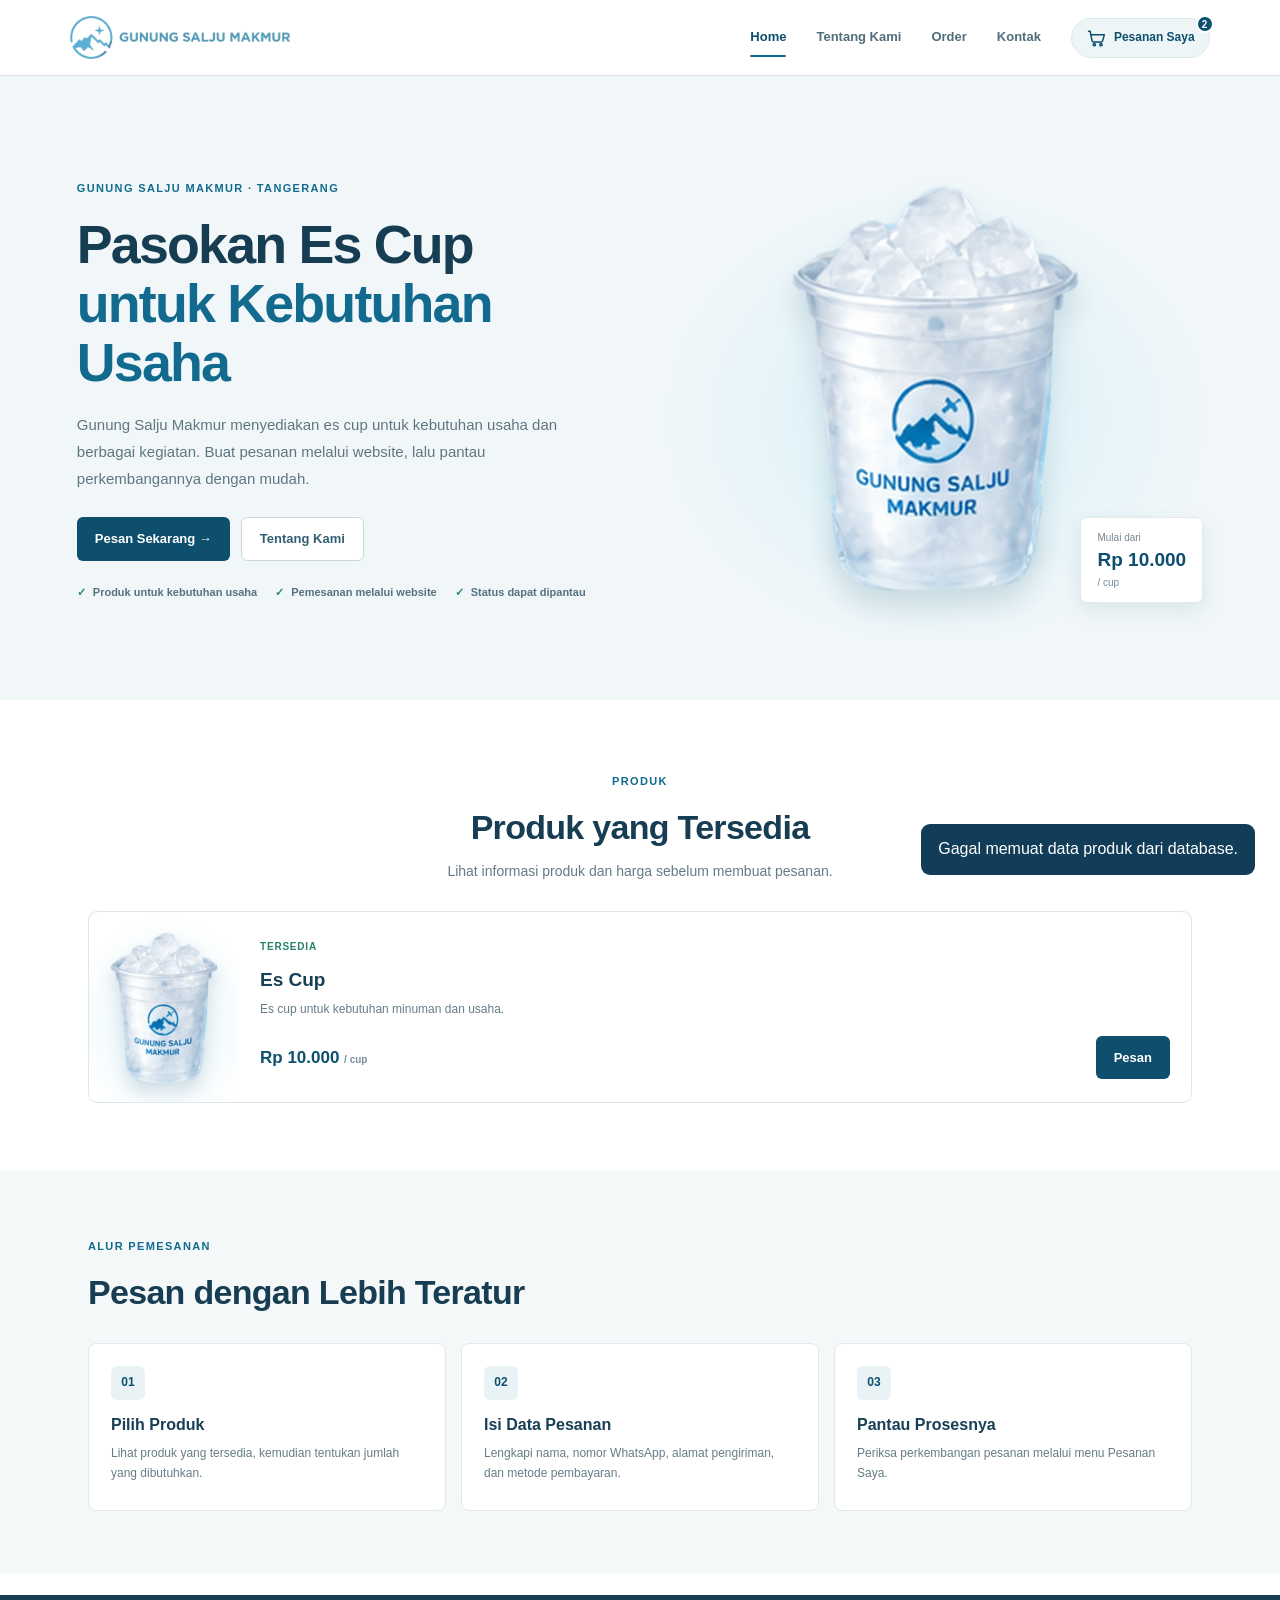
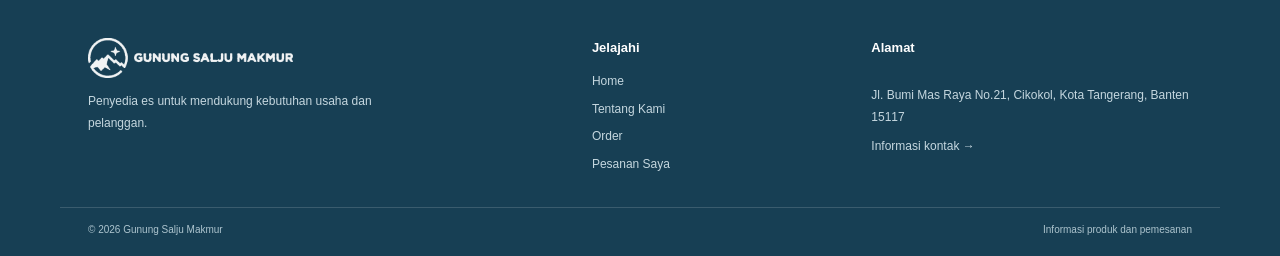
==== commit ba2470da: "Update demo website Gunung Salju Makmur" ====
--- a/index.html
+++ b/index.html
@@ -4,7 +4,7 @@
   <meta charset="UTF-8">
   <meta name="viewport" content="width=device-width, initial-scale=1.0">
   <title>Gunung Salju Makmur | Es Cup</title>
-  <link rel="stylesheet" href="style.css">
+  <link rel="stylesheet" href="style.css?v=8">
 </head>
 <body data-page="customer">
 
@@ -205,10 +205,10 @@
 
 <div id="toast" class="toast"></div>
 
-<script src="js/data.js"></script>
-<script src="js/notification.js"></script>
-<script src="js/customer.js"></script>
-<script src="js/admin.js"></script>
-<script src="js/app.js"></script>
+<script src="js/data.js?v=8"></script>
+<script src="js/notification.js?v=8"></script>
+<script src="js/customer.js?v=8"></script>
+<script src="js/admin.js?v=8"></script>
+<script src="js/app.js?v=8"></script>
 </body>
 </html>
--- a/style.css
+++ b/style.css
@@ -1267,3 +1267,22 @@
 @media (max-width: 650px) {
   body[data-page="customer"] .mini-product-visual img { min-height: 165px; }
 }
+
+/* === gambar produk tanpa kotak biru === */
+body[data-page="customer"] .hero-product-scene.hero-product-photo{
+  height:500px;background:radial-gradient(ellipse 52% 46% at 50% 56%,rgba(255,255,255,.95) 0%,rgba(222,242,249,.7) 50%,rgba(222,242,249,0) 100%);
+}
+body[data-page="customer"] .hero-product-display{position:relative}
+body[data-page="customer"] .hero-product-display:after{content:"";position:absolute;left:30%;right:30%;bottom:15%;height:26px;border-radius:50%;background:rgba(21,80,105,.16);filter:blur(12px);z-index:1}
+body[data-page="customer"] .hero-cup-image{
+  width:min(54%,330px);max-height:none;mix-blend-mode:normal;-webkit-mask-image:none;mask-image:none;border-radius:0;
+  filter:drop-shadow(0 18px 14px rgba(21,80,105,.16));position:relative;z-index:2}
+body[data-page="customer"] .mini-product-visual,
+body[data-page="customer"] .order-product-visual{
+  background:radial-gradient(ellipse 62% 56% at 50% 58%,#e3f3f9 0%,rgba(227,243,249,0) 100%);padding:14px}
+body[data-page="customer"] .mini-product-visual img,
+body[data-page="customer"] .order-product-visual img{
+  object-fit:contain;filter:drop-shadow(0 10px 8px rgba(21,80,105,.15))}
+body[data-page="customer"] .order-product-visual{overflow:visible;display:grid;place-items:center}
+body[data-page="customer"] .order-product-visual img{width:auto!important;height:auto!important;max-width:80%;max-height:165px;object-fit:contain!important}
+body[data-page="customer"] .mini-product-visual img{width:auto!important;height:auto!important;max-width:88%;max-height:200px;object-fit:contain!important;min-height:0!important}
